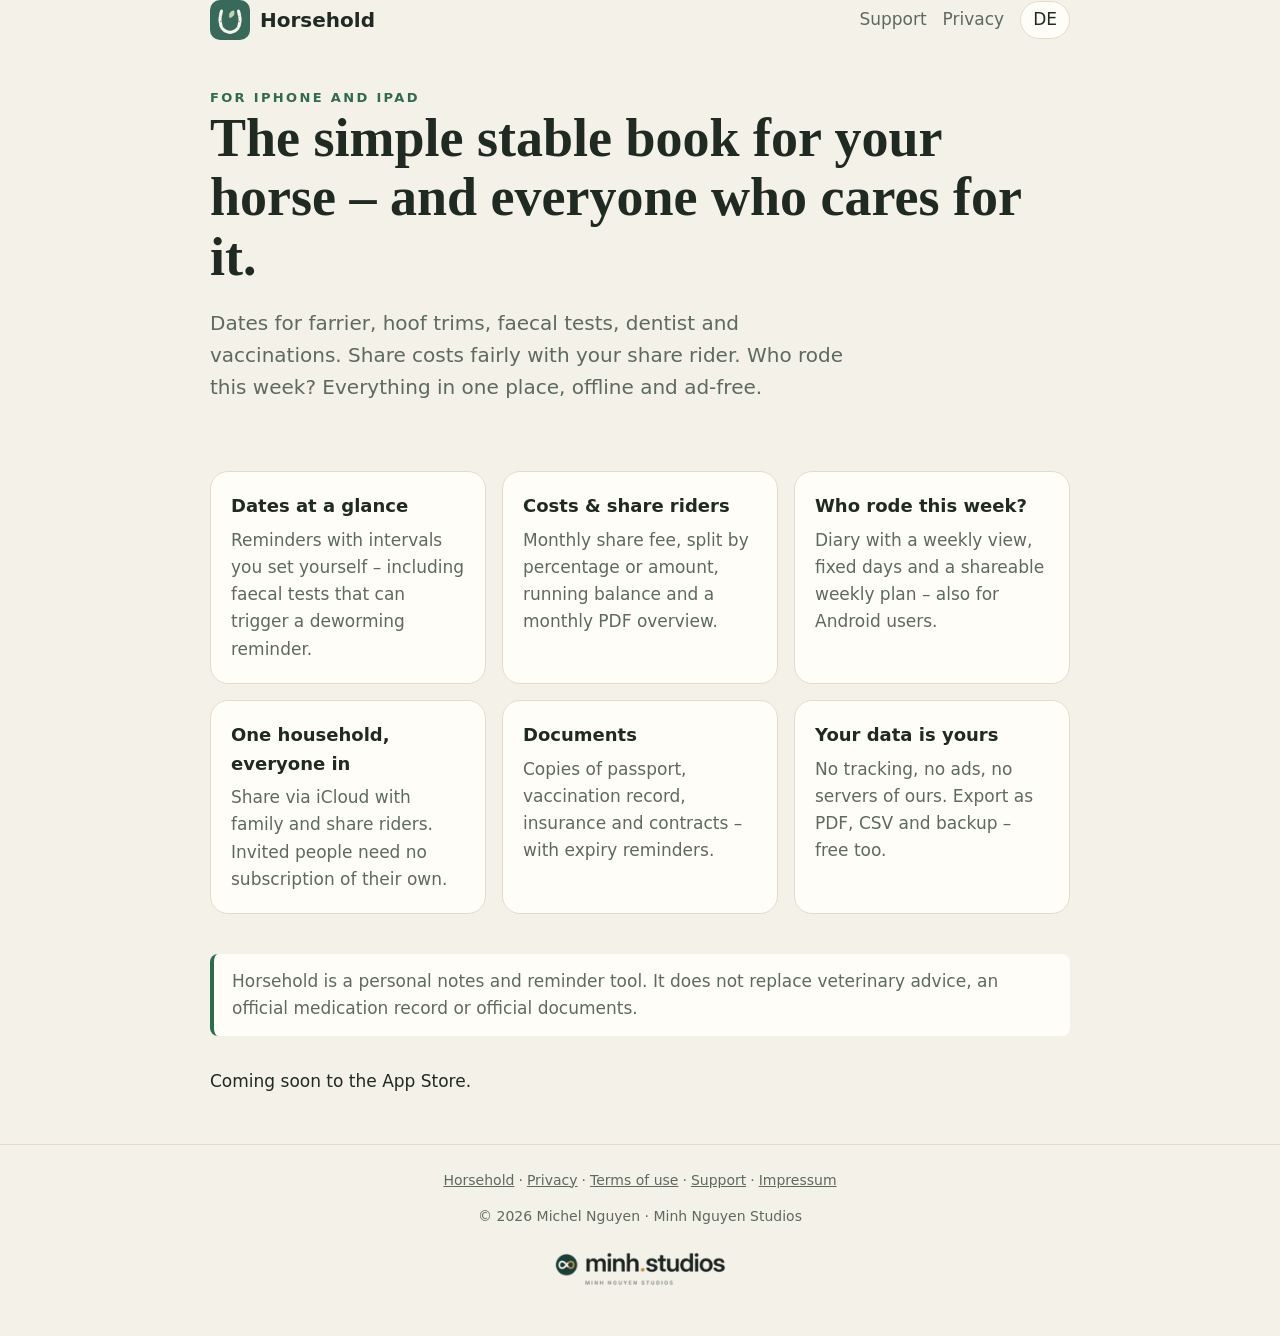
==== index.html @ 16065909 "Horsehold website: home, privacy, terms, support (DE/EN)" ====
<!doctype html>
<html lang="de"><head><meta charset="utf-8"><meta name="viewport" content="width=device-width,initial-scale=1">
<title>Horsehold – Stallbuch für dein Pferd und alle, die sich kümmern</title><meta name="description" content="Horsehold – Termine, Kosten und Reitbeteiligung für Pferdebesitzer. Offline, ohne Werbung.">
<link rel="icon" href="favicon.png"><link rel="apple-touch-icon" href="img/icon.png">
<link rel="stylesheet" href="style.css"><script src="lang.js"></script></head>
<body><nav class="wrap">
  <a class="brand" href="./"><img src="img/icon.png" alt="">Horsehold</a>
  <div class="links">
    <a href="support.html">Support</a>
    <a href="privacy.html"><span data-l="de">Datenschutz</span><span data-l="en">Privacy</span></a>
    <button class="lang" onclick="toggleLang()"><span data-l="de">EN</span><span data-l="en">DE</span></button>
  </div>
</nav>
<main class="wrap">

<section class="hero">
<div data-l="de"><div class="eyebrow">Für iPhone und iPad</div>
<h1>Das einfache Stallbuch für dein Pferd – und alle, die sich kümmern.</h1>
<p>Termine für Hufschmied, Hufpflege, Kotprobe, Zahn und Impfungen. Kosten fair mit der Reitbeteiligung teilen. Wer hat diese Woche bewegt? Alles an einem Ort, offline und ohne Werbung.</p></div>
<div data-l="en"><div class="eyebrow">For iPhone and iPad</div>
<h1>The simple stable book for your horse – and everyone who cares for it.</h1>
<p>Dates for farrier, hoof trims, faecal tests, dentist and vaccinations. Share costs fairly with your share rider. Who rode this week? Everything in one place, offline and ad-free.</p></div>
</section>
<div class="grid">
<div class="card"><div data-l="de"><h3>Termine im Blick</h3><p>Erinnerungen mit Intervallen, die du selbst festlegst – inklusive Kotprobe mit anschließender Wurmkur-Erinnerung.</p></div><div data-l="en"><h3>Dates at a glance</h3><p>Reminders with intervals you set yourself – including faecal tests that can trigger a deworming reminder.</p></div></div>
<div class="card"><div data-l="de"><h3>Kosten &amp; Reitbeteiligung</h3><p>RB-Beitrag pro Monat, Aufteilung nach Prozent oder Betrag, laufender Saldo und Monatsübersicht als PDF.</p></div><div data-l="en"><h3>Costs &amp; share riders</h3><p>Monthly share fee, split by percentage or amount, running balance and a monthly PDF overview.</p></div></div>
<div class="card"><div data-l="de"><h3>Wer hat bewegt?</h3><p>Tagebuch mit Wochenansicht, festen Tagen und Wochenplan zum Teilen – auch an Android-Nutzer.</p></div><div data-l="en"><h3>Who rode this week?</h3><p>Diary with a weekly view, fixed days and a shareable weekly plan – also for Android users.</p></div></div>
<div class="card"><div data-l="de"><h3>Ein Haushalt, alle dabei</h3><p>Über iCloud mit Familie und Reitbeteiligung teilen. Eingeladene brauchen kein eigenes Abo.</p></div><div data-l="en"><h3>One household, everyone in</h3><p>Share via iCloud with family and share riders. Invited people need no subscription of their own.</p></div></div>
<div class="card"><div data-l="de"><h3>Dokumente</h3><p>Kopien von Equidenpass, Impfnachweis, Versicherung und Verträgen – mit Ablauferinnerung.</p></div><div data-l="en"><h3>Documents</h3><p>Copies of passport, vaccination record, insurance and contracts – with expiry reminders.</p></div></div>
<div class="card"><div data-l="de"><h3>Deine Daten gehören dir</h3><p>Kein Tracking, keine Werbung, keine eigenen Server. Export als PDF, CSV und Backup – auch kostenlos.</p></div><div data-l="en"><h3>Your data is yours</h3><p>No tracking, no ads, no servers of ours. Export as PDF, CSV and backup – free too.</p></div></div>
</div>
<p class="note"><span data-l="de">Horsehold ist ein persönliches Notiz- und Erinnerungswerkzeug. Es ersetzt keine tierärztliche Beratung, kein offizielles Bestandsbuch und keine amtlichen Dokumente.</span><span data-l="en">Horsehold is a personal notes and reminder tool. It does not replace veterinary advice, an official medication record or official documents.</span></p>
<p style="margin:32px 0 48px"><span data-l="de">Bald im App Store.</span><span data-l="en">Coming soon to the App Store.</span></p>

</main>
<footer>
  <a href="./">Horsehold</a>·<a href="privacy.html"><span data-l="de">Datenschutz</span><span data-l="en">Privacy</span></a>·<a href="terms.html"><span data-l="de">Nutzungshinweise</span><span data-l="en">Terms of use</span></a>·<a href="support.html">Support</a>·<a href="https://minh.systems/impressum/">Impressum</a>
  <p>© 2026 Michel Nguyen · Minh Nguyen Studios</p>
  <a class="studio" href="https://minh.systems/"><img src="img/minh_studios.png" alt="Minh Nguyen Studios"></a>
</footer>
</body></html>
---- style.css ----
:root{--sand:#f4f1e8;--card:#fffdf7;--ink:#1f2a22;--muted:#5c6a5f;--fern:#2f6b4f;--forest:#1e4a36;--line:#e3dccb}
@media (prefers-color-scheme:dark){:root{--sand:#141a16;--card:#1c241f;--ink:#eef2ec;--muted:#a9b5ac;--fern:#7cc49d;--forest:#9fd9b8;--line:#2c3830}}
*{box-sizing:border-box}html[lang=de] [data-l=en],html[lang=en] [data-l=de]{display:none}
body{margin:0;background:var(--sand);color:var(--ink);font:17px/1.6 -apple-system,BlinkMacSystemFont,"Segoe UI",system-ui,sans-serif}
.wrap{max-width:900px;margin:0 auto;padding:0 20px}
nav{display:flex;justify-content:space-between;align-items:center;padding-top:20px;padding-bottom:20px;gap:12px;flex-wrap:wrap}
.brand{display:flex;align-items:center;gap:10px;font-weight:700;font-size:20px;color:var(--ink);text-decoration:none}
.brand img{width:40px;height:40px;border-radius:10px}
.links{display:flex;gap:16px;align-items:center;flex-wrap:wrap}.links a{color:var(--muted);text-decoration:none}
.lang{border:1px solid var(--line);background:var(--card);color:var(--ink);border-radius:999px;padding:4px 12px;cursor:pointer;font:inherit}
.hero{padding:48px 0 24px}.hero h1{font-family:Georgia,"Times New Roman",serif;font-size:clamp(34px,6vw,54px);line-height:1.1;margin:0 0 16px}
.hero p{font-size:20px;color:var(--muted);max-width:640px}
.eyebrow{letter-spacing:.18em;font-size:13px;font-weight:700;color:var(--fern);text-transform:uppercase}
.grid{display:grid;grid-template-columns:repeat(auto-fit,minmax(240px,1fr));gap:16px;margin:24px 0 40px}
.card{background:var(--card);border:1px solid var(--line);border-radius:18px;padding:20px}.card h3{margin:0 0 6px;font-size:18px}.card p{margin:0;color:var(--muted)}
.note{background:var(--card);border-left:4px solid var(--fern);padding:14px 18px;border-radius:8px;color:var(--muted)}
.doc h1{font-family:Georgia,serif}.doc h2{margin-top:32px;font-size:20px}.doc{padding-bottom:40px}
a{color:var(--fern)}
footer{border-top:1px solid var(--line);padding:24px 20px 40px;color:var(--muted);font-size:14px;text-align:center}
footer a{color:inherit;margin:0 4px}.studio img{height:40px;width:auto;margin-top:8px}
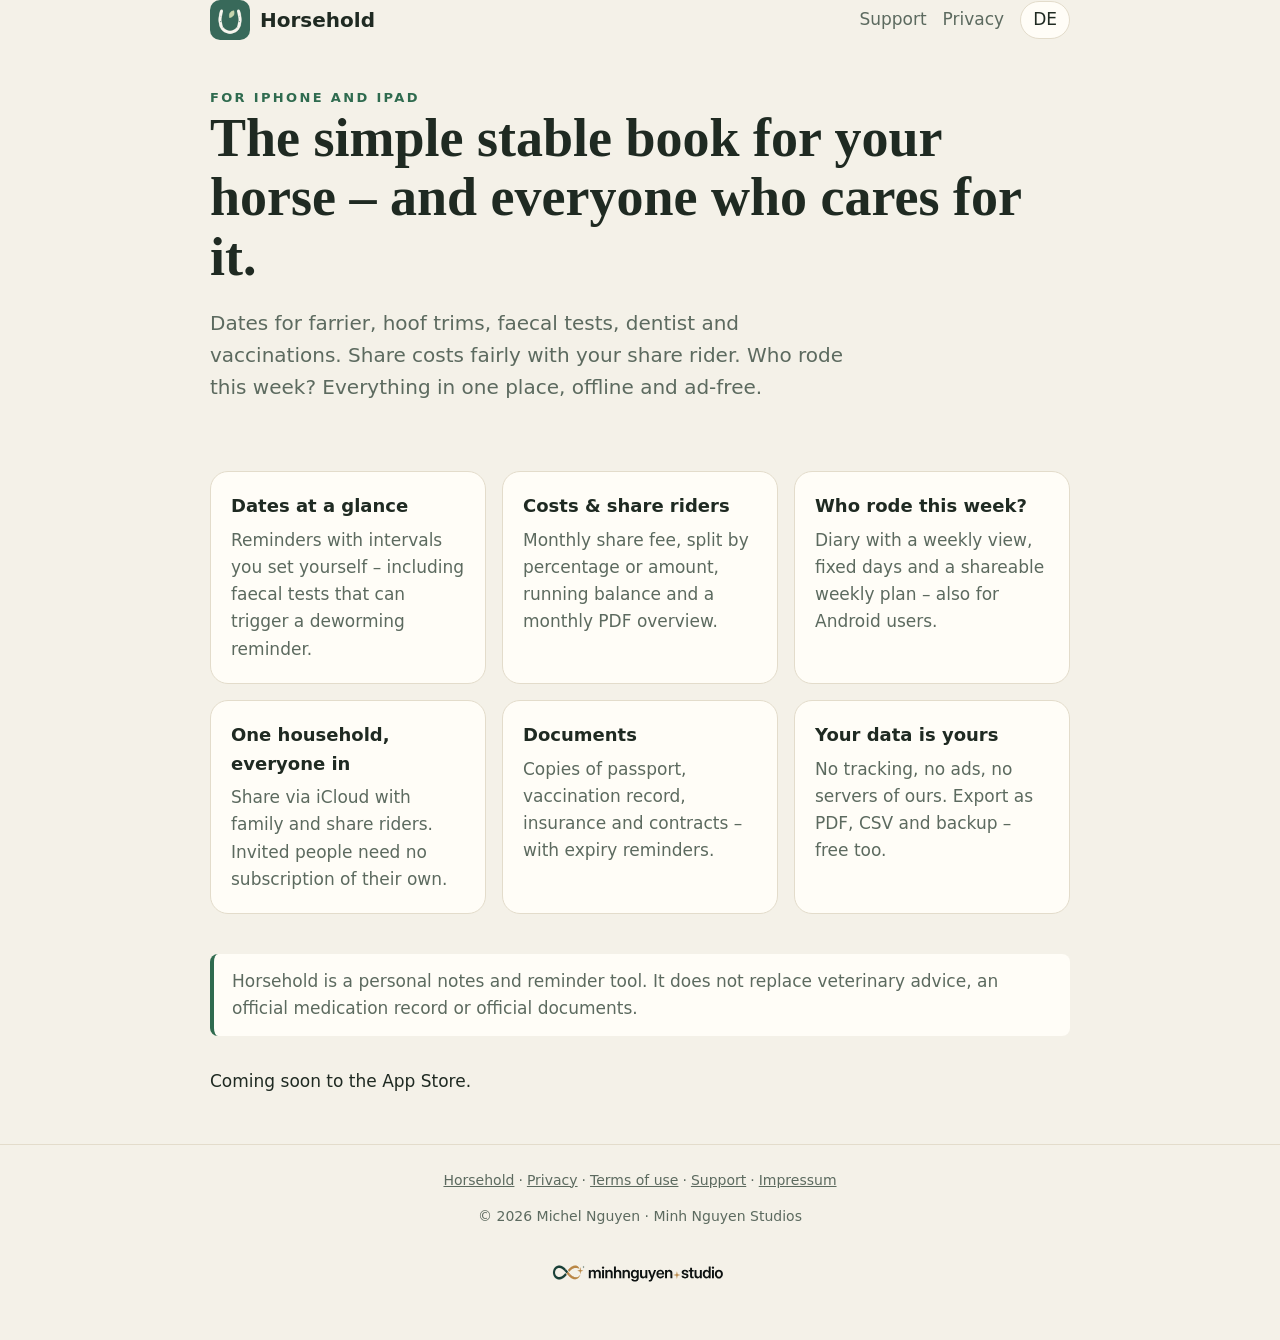
==== commit 8e3f4c94: "Use new Minh Nguyen Studios wordmark" ====
--- a/index.html
+++ b/index.html
@@ -36,6 +36,6 @@
 <footer>
   <a href="./">Horsehold</a>·<a href="privacy.html"><span data-l="de">Datenschutz</span><span data-l="en">Privacy</span></a>·<a href="terms.html"><span data-l="de">Nutzungshinweise</span><span data-l="en">Terms of use</span></a>·<a href="support.html">Support</a>·<a href="https://minh.systems/impressum/">Impressum</a>
   <p>© 2026 Michel Nguyen · Minh Nguyen Studios</p>
-  <a class="studio" href="https://minh.systems/"><img src="img/minh_studios.png" alt="Minh Nguyen Studios"></a>
+  <a class="studio" href="https://minh.systems/" aria-label="Minh Nguyen Studios"><picture><source srcset="img/wortmarke_auf-dunkel.svg" media="(prefers-color-scheme: dark)"><img src="img/wortmarke_auf-hell.svg" alt="Minh Nguyen Studios" width="180"></picture></a>
 </footer>
 </body></html>
--- a/style.css
+++ b/style.css
@@ -17,4 +17,4 @@
 .doc h1{font-family:Georgia,serif}.doc h2{margin-top:32px;font-size:20px}.doc{padding-bottom:40px}
 a{color:var(--fern)}
 footer{border-top:1px solid var(--line);padding:24px 20px 40px;color:var(--muted);font-size:14px;text-align:center}
-footer a{color:inherit;margin:0 4px}.studio img{height:40px;width:auto;margin-top:8px}
+footer a{color:inherit;margin:0 4px}.studio img{width:180px;height:auto;margin-top:10px}
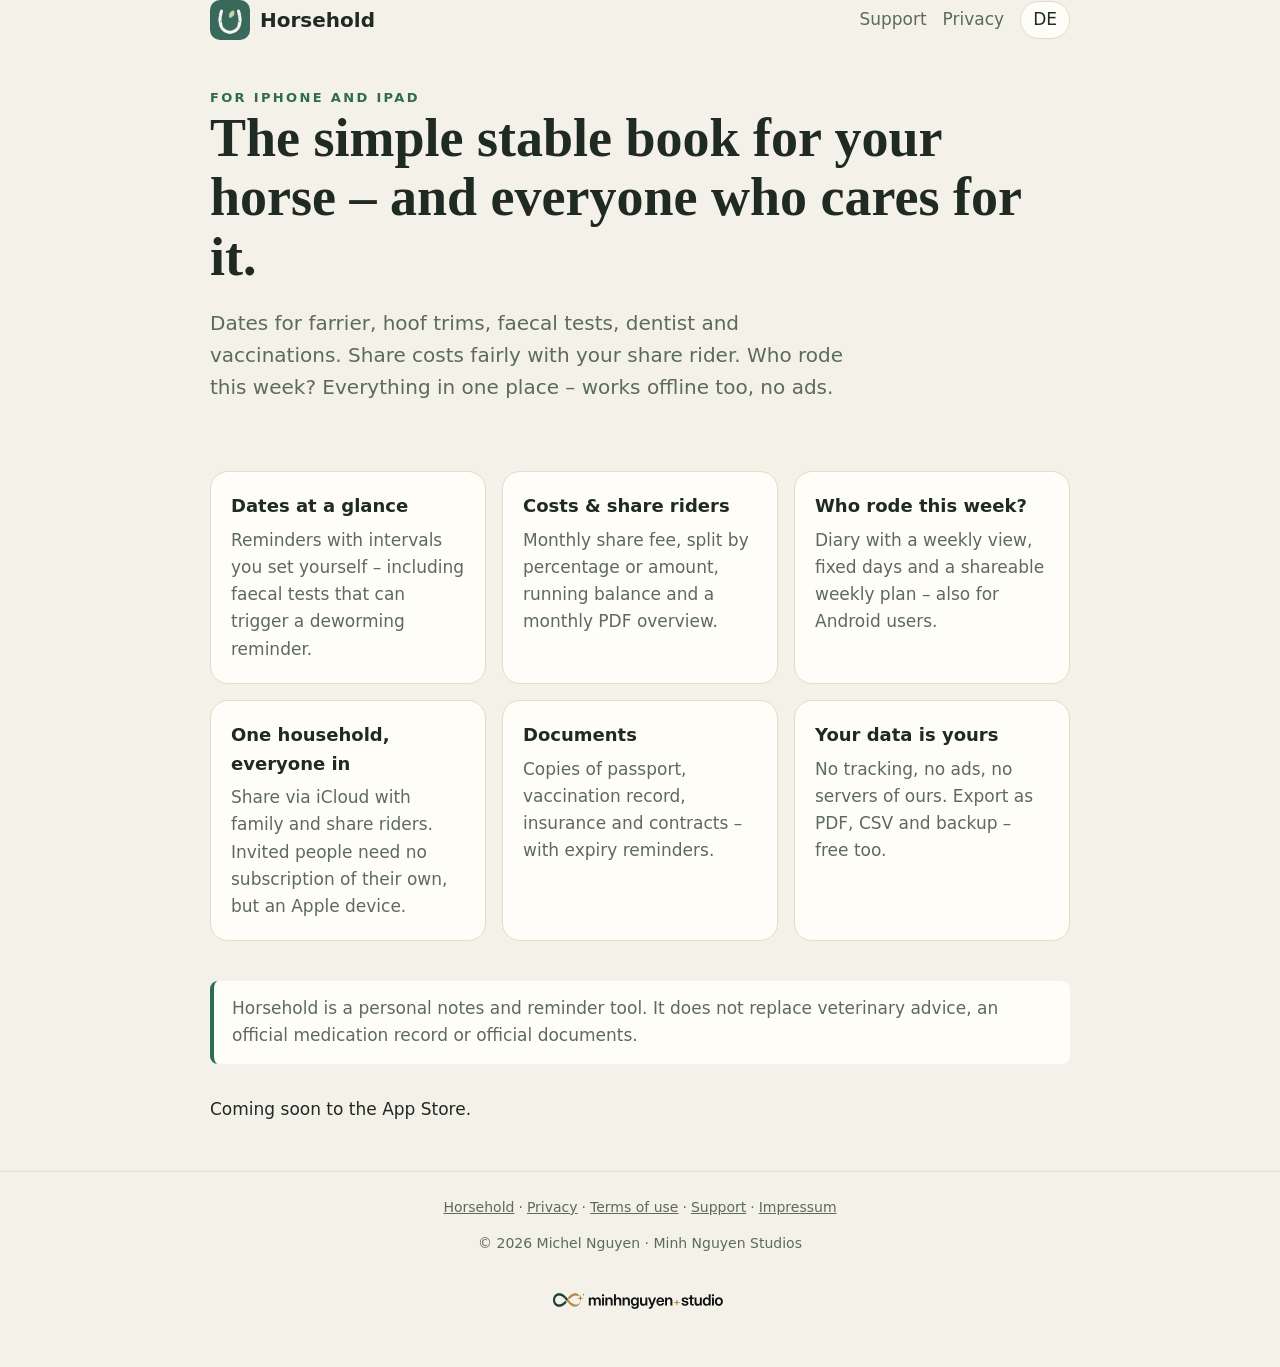
==== commit a31fe747: "Website: wording, EU transfers, retention, supervisory authority" ====
--- a/index.html
+++ b/index.html
@@ -16,16 +16,16 @@
 <section class="hero">
 <div data-l="de"><div class="eyebrow">Für iPhone und iPad</div>
 <h1>Das einfache Stallbuch für dein Pferd – und alle, die sich kümmern.</h1>
-<p>Termine für Hufschmied, Hufpflege, Kotprobe, Zahn und Impfungen. Kosten fair mit der Reitbeteiligung teilen. Wer hat diese Woche bewegt? Alles an einem Ort, offline und ohne Werbung.</p></div>
+<p>Termine für Hufschmied, Hufpflege, Kotprobe, Zahn und Impfungen. Kosten fair mit der Reitbeteiligung teilen. Wer hat diese Woche bewegt? Alles an einem Ort – funktioniert auch offline und ohne Werbung.</p></div>
 <div data-l="en"><div class="eyebrow">For iPhone and iPad</div>
 <h1>The simple stable book for your horse – and everyone who cares for it.</h1>
-<p>Dates for farrier, hoof trims, faecal tests, dentist and vaccinations. Share costs fairly with your share rider. Who rode this week? Everything in one place, offline and ad-free.</p></div>
+<p>Dates for farrier, hoof trims, faecal tests, dentist and vaccinations. Share costs fairly with your share rider. Who rode this week? Everything in one place – works offline too, no ads.</p></div>
 </section>
 <div class="grid">
 <div class="card"><div data-l="de"><h3>Termine im Blick</h3><p>Erinnerungen mit Intervallen, die du selbst festlegst – inklusive Kotprobe mit anschließender Wurmkur-Erinnerung.</p></div><div data-l="en"><h3>Dates at a glance</h3><p>Reminders with intervals you set yourself – including faecal tests that can trigger a deworming reminder.</p></div></div>
 <div class="card"><div data-l="de"><h3>Kosten &amp; Reitbeteiligung</h3><p>RB-Beitrag pro Monat, Aufteilung nach Prozent oder Betrag, laufender Saldo und Monatsübersicht als PDF.</p></div><div data-l="en"><h3>Costs &amp; share riders</h3><p>Monthly share fee, split by percentage or amount, running balance and a monthly PDF overview.</p></div></div>
-<div class="card"><div data-l="de"><h3>Wer hat bewegt?</h3><p>Tagebuch mit Wochenansicht, festen Tagen und Wochenplan zum Teilen – auch an Android-Nutzer.</p></div><div data-l="en"><h3>Who rode this week?</h3><p>Diary with a weekly view, fixed days and a shareable weekly plan – also for Android users.</p></div></div>
-<div class="card"><div data-l="de"><h3>Ein Haushalt, alle dabei</h3><p>Über iCloud mit Familie und Reitbeteiligung teilen. Eingeladene brauchen kein eigenes Abo.</p></div><div data-l="en"><h3>One household, everyone in</h3><p>Share via iCloud with family and share riders. Invited people need no subscription of their own.</p></div></div>
+<div class="card"><div data-l="de"><h3>Wer hat bewegt?</h3><p>Tagebuch mit Wochenansicht, festen Tagen und Wochenplan zum Teilen – auch für Android-Nutzer:innen.</p></div><div data-l="en"><h3>Who rode this week?</h3><p>Diary with a weekly view, fixed days and a shareable weekly plan – also for Android users.</p></div></div>
+<div class="card"><div data-l="de"><h3>Ein Haushalt, alle dabei</h3><p>Über iCloud mit Familie und Reitbeteiligung teilen. Eingeladene brauchen kein eigenes Abo, aber ein Apple-Gerät.</p></div><div data-l="en"><h3>One household, everyone in</h3><p>Share via iCloud with family and share riders. Invited people need no subscription of their own, but an Apple device.</p></div></div>
 <div class="card"><div data-l="de"><h3>Dokumente</h3><p>Kopien von Equidenpass, Impfnachweis, Versicherung und Verträgen – mit Ablauferinnerung.</p></div><div data-l="en"><h3>Documents</h3><p>Copies of passport, vaccination record, insurance and contracts – with expiry reminders.</p></div></div>
 <div class="card"><div data-l="de"><h3>Deine Daten gehören dir</h3><p>Kein Tracking, keine Werbung, keine eigenen Server. Export als PDF, CSV und Backup – auch kostenlos.</p></div><div data-l="en"><h3>Your data is yours</h3><p>No tracking, no ads, no servers of ours. Export as PDF, CSV and backup – free too.</p></div></div>
 </div>
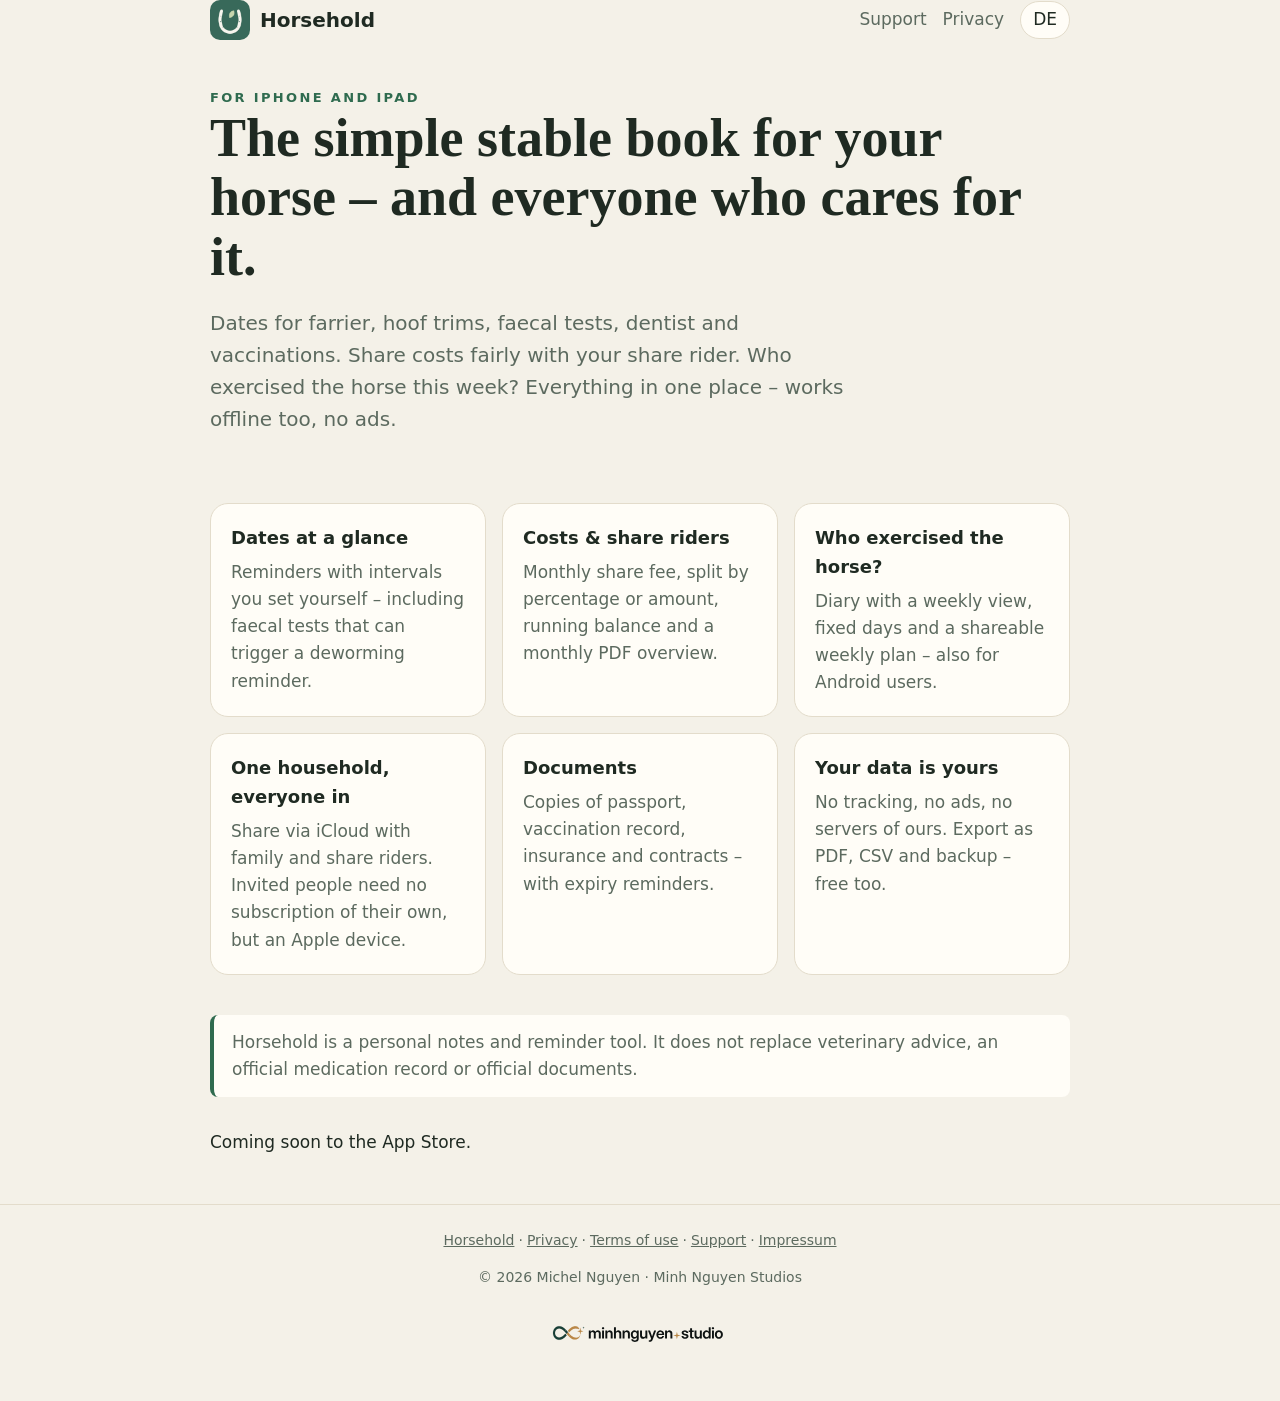
==== commit c3e38a22: "Website: wording, retention, Art. 9 note, separate household tip" ====
--- a/index.html
+++ b/index.html
@@ -19,12 +19,12 @@
 <p>Termine für Hufschmied, Hufpflege, Kotprobe, Zahn und Impfungen. Kosten fair mit der Reitbeteiligung teilen. Wer hat diese Woche bewegt? Alles an einem Ort – funktioniert auch offline und ohne Werbung.</p></div>
 <div data-l="en"><div class="eyebrow">For iPhone and iPad</div>
 <h1>The simple stable book for your horse – and everyone who cares for it.</h1>
-<p>Dates for farrier, hoof trims, faecal tests, dentist and vaccinations. Share costs fairly with your share rider. Who rode this week? Everything in one place – works offline too, no ads.</p></div>
+<p>Dates for farrier, hoof trims, faecal tests, dentist and vaccinations. Share costs fairly with your share rider. Who exercised the horse this week? Everything in one place – works offline too, no ads.</p></div>
 </section>
 <div class="grid">
-<div class="card"><div data-l="de"><h3>Termine im Blick</h3><p>Erinnerungen mit Intervallen, die du selbst festlegst – inklusive Kotprobe mit anschließender Wurmkur-Erinnerung.</p></div><div data-l="en"><h3>Dates at a glance</h3><p>Reminders with intervals you set yourself – including faecal tests that can trigger a deworming reminder.</p></div></div>
+<div class="card"><div data-l="de"><h3>Termine im Blick</h3><p>Erinnerungen mit Intervallen, die du selbst festlegst – inklusive Kotprobe mit optionaler Wurmkur-Erinnerung laut Befund.</p></div><div data-l="en"><h3>Dates at a glance</h3><p>Reminders with intervals you set yourself – including faecal tests that can trigger a deworming reminder.</p></div></div>
 <div class="card"><div data-l="de"><h3>Kosten &amp; Reitbeteiligung</h3><p>RB-Beitrag pro Monat, Aufteilung nach Prozent oder Betrag, laufender Saldo und Monatsübersicht als PDF.</p></div><div data-l="en"><h3>Costs &amp; share riders</h3><p>Monthly share fee, split by percentage or amount, running balance and a monthly PDF overview.</p></div></div>
-<div class="card"><div data-l="de"><h3>Wer hat bewegt?</h3><p>Tagebuch mit Wochenansicht, festen Tagen und Wochenplan zum Teilen – auch für Android-Nutzer:innen.</p></div><div data-l="en"><h3>Who rode this week?</h3><p>Diary with a weekly view, fixed days and a shareable weekly plan – also for Android users.</p></div></div>
+<div class="card"><div data-l="de"><h3>Wer hat bewegt?</h3><p>Tagebuch mit Wochenansicht, festen Tagen und Wochenplan zum Teilen – auch für Android-Nutzer:innen.</p></div><div data-l="en"><h3>Who exercised the horse?</h3><p>Diary with a weekly view, fixed days and a shareable weekly plan – also for Android users.</p></div></div>
 <div class="card"><div data-l="de"><h3>Ein Haushalt, alle dabei</h3><p>Über iCloud mit Familie und Reitbeteiligung teilen. Eingeladene brauchen kein eigenes Abo, aber ein Apple-Gerät.</p></div><div data-l="en"><h3>One household, everyone in</h3><p>Share via iCloud with family and share riders. Invited people need no subscription of their own, but an Apple device.</p></div></div>
 <div class="card"><div data-l="de"><h3>Dokumente</h3><p>Kopien von Equidenpass, Impfnachweis, Versicherung und Verträgen – mit Ablauferinnerung.</p></div><div data-l="en"><h3>Documents</h3><p>Copies of passport, vaccination record, insurance and contracts – with expiry reminders.</p></div></div>
 <div class="card"><div data-l="de"><h3>Deine Daten gehören dir</h3><p>Kein Tracking, keine Werbung, keine eigenen Server. Export als PDF, CSV und Backup – auch kostenlos.</p></div><div data-l="en"><h3>Your data is yours</h3><p>No tracking, no ads, no servers of ours. Export as PDF, CSV and backup – free too.</p></div></div>
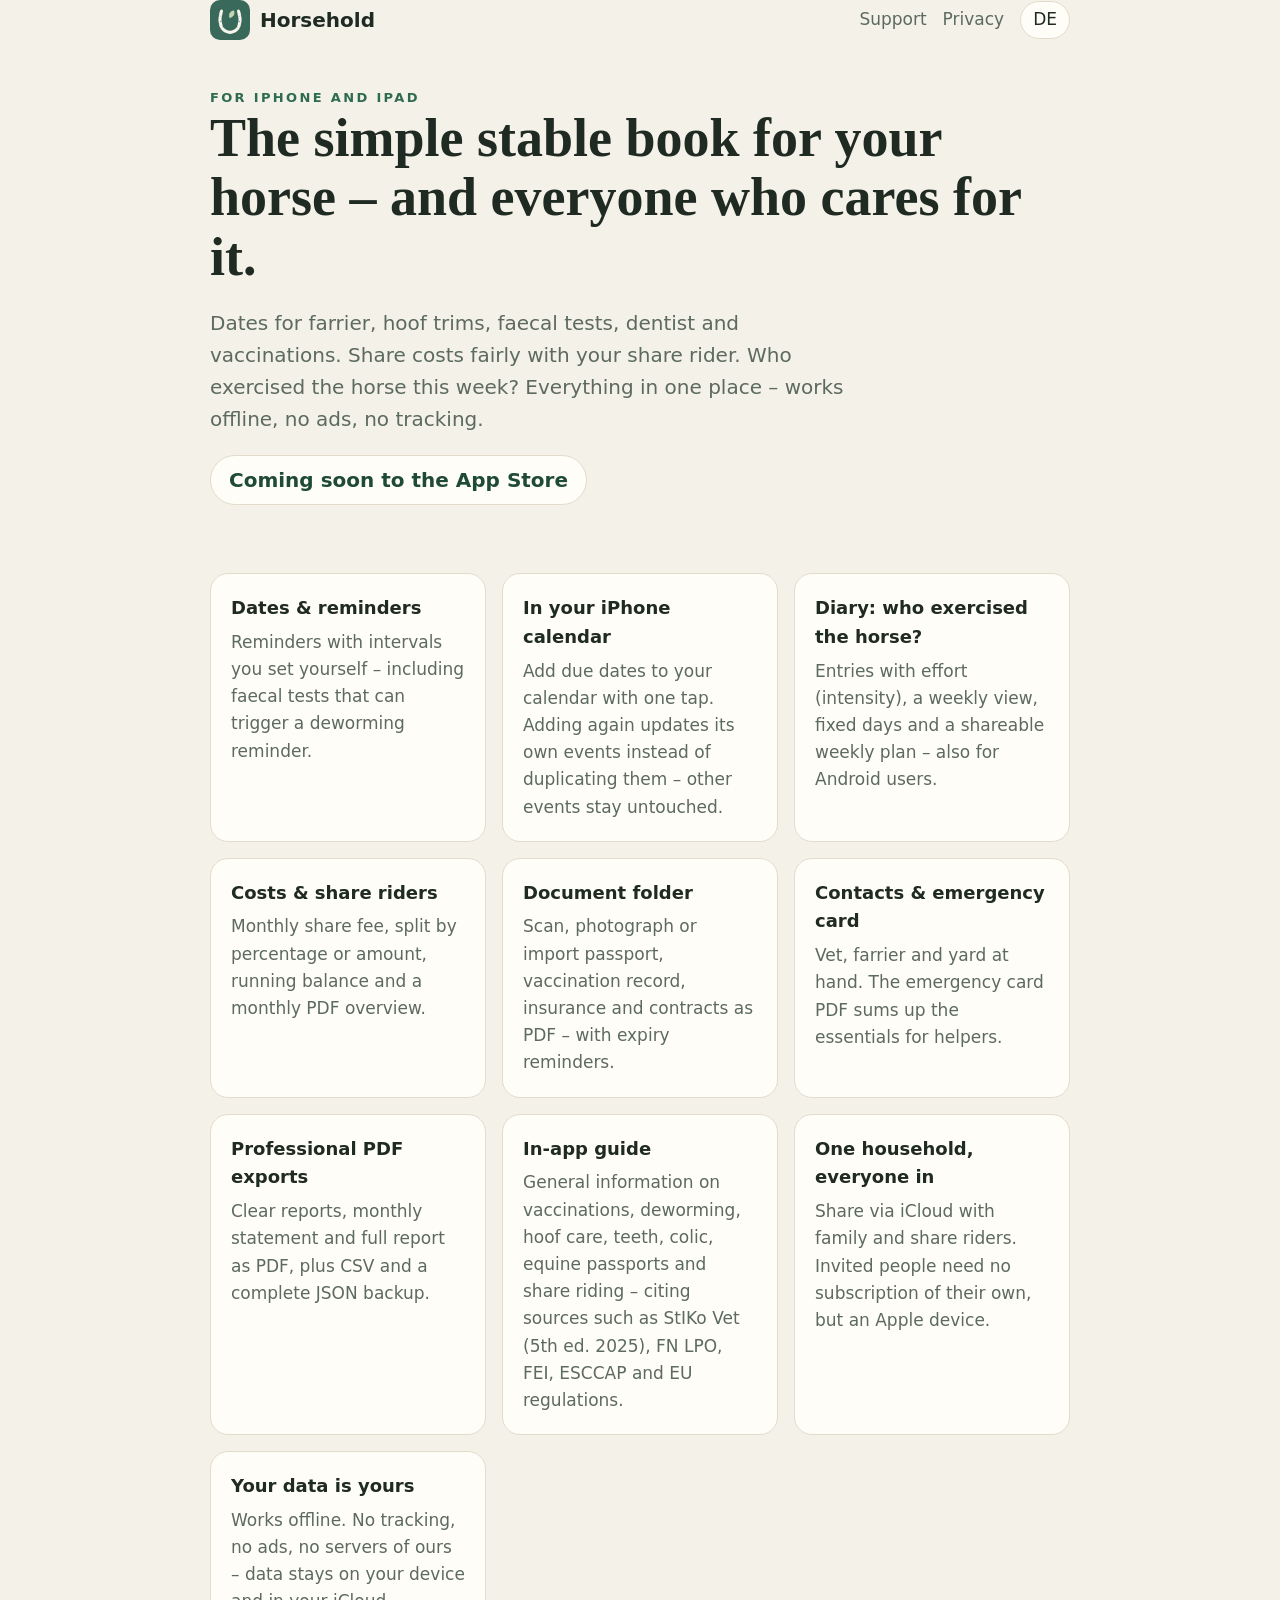
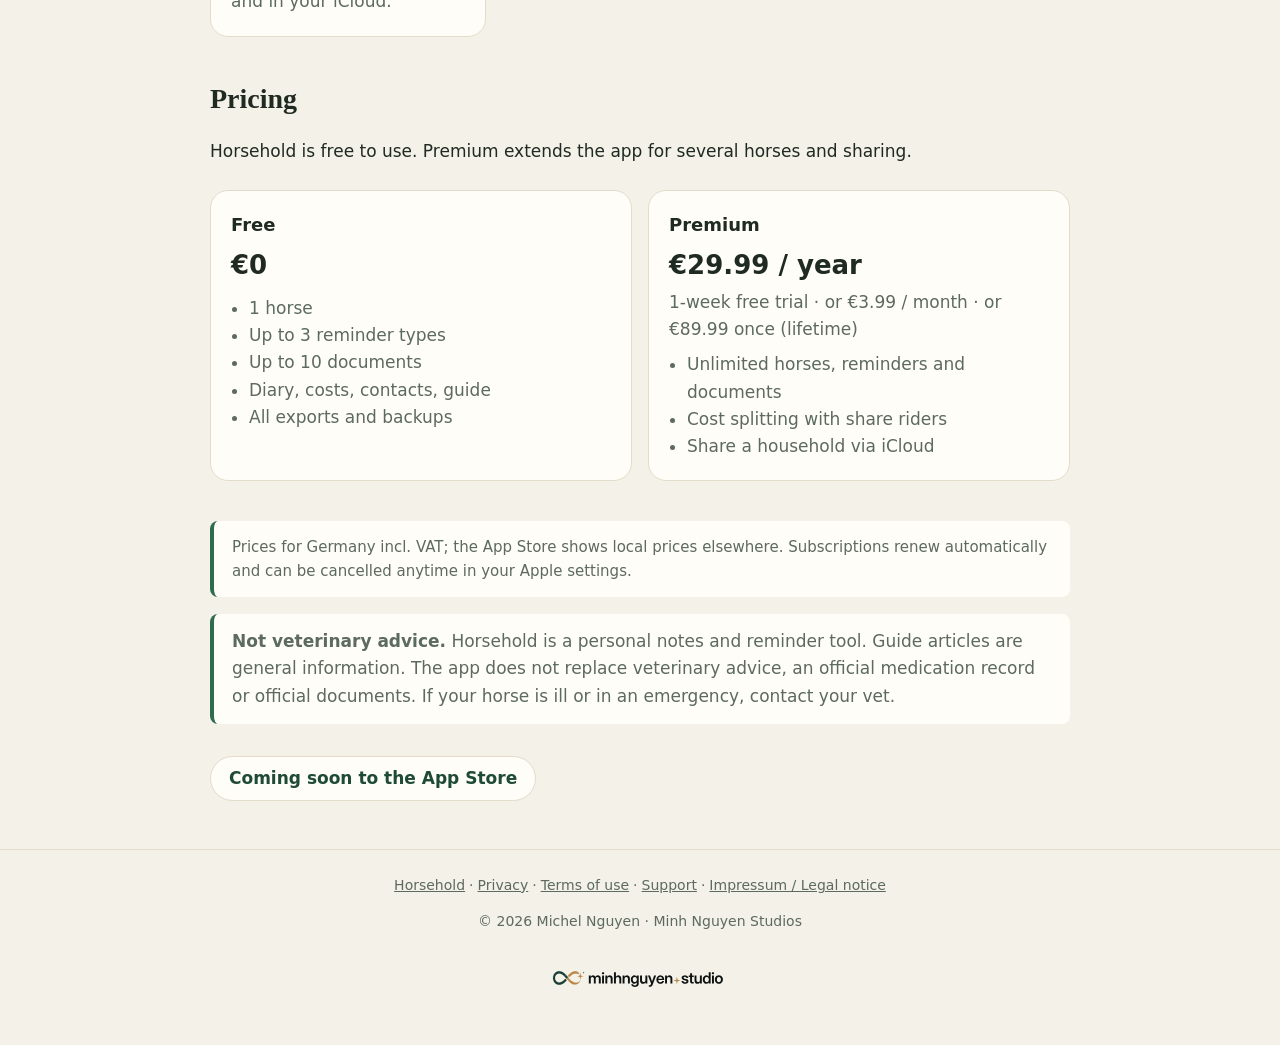
==== commit 95f49045: "Complete Horsehold site: current features, pricing, expanded support FAQ, calendar/camera/StoreKit p" ====
--- a/index.html
+++ b/index.html
@@ -1,6 +1,6 @@
 <!doctype html>
 <html lang="de"><head><meta charset="utf-8"><meta name="viewport" content="width=device-width,initial-scale=1">
-<title>Horsehold – Stallbuch für dein Pferd und alle, die sich kümmern</title><meta name="description" content="Horsehold – Termine, Kosten und Reitbeteiligung für Pferdebesitzer. Offline, ohne Werbung.">
+<title>Horsehold – Stallbuch für dein Pferd und alle, die sich kümmern</title><meta name="description" content="Horsehold – Termine, Kosten und Reitbeteiligung für Pferdebesitzer. Offline, ohne Werbung, ohne Tracking.">
 <link rel="icon" href="favicon.png"><link rel="apple-touch-icon" href="img/icon.png">
 <link rel="stylesheet" href="style.css"><script src="lang.js"></script></head>
 <body><nav class="wrap">
@@ -16,25 +16,42 @@
 <section class="hero">
 <div data-l="de"><div class="eyebrow">Für iPhone und iPad</div>
 <h1>Das einfache Stallbuch für dein Pferd – und alle, die sich kümmern.</h1>
-<p>Termine für Hufschmied, Hufpflege, Kotprobe, Zahn und Impfungen. Kosten fair mit der Reitbeteiligung teilen. Wer hat diese Woche bewegt? Alles an einem Ort – funktioniert auch offline und ohne Werbung.</p></div>
+<p>Termine für Hufschmied, Hufpflege, Kotprobe, Zahn und Impfungen. Kosten fair mit der Reitbeteiligung teilen. Wer hat diese Woche bewegt? Alles an einem Ort – funktioniert offline, ohne Werbung und ohne Tracking.</p></div>
 <div data-l="en"><div class="eyebrow">For iPhone and iPad</div>
 <h1>The simple stable book for your horse – and everyone who cares for it.</h1>
-<p>Dates for farrier, hoof trims, faecal tests, dentist and vaccinations. Share costs fairly with your share rider. Who exercised the horse this week? Everything in one place – works offline too, no ads.</p></div>
+<p>Dates for farrier, hoof trims, faecal tests, dentist and vaccinations. Share costs fairly with your share rider. Who exercised the horse this week? Everything in one place – works offline, no ads, no tracking.</p></div>
+<p><span class="badge"><span data-l="de">Bald im App Store</span><span data-l="en">Coming soon to the App Store</span></span></p>
 </section>
+
 <div class="grid">
-<div class="card"><div data-l="de"><h3>Termine im Blick</h3><p>Erinnerungen mit Intervallen, die du selbst festlegst – inklusive Kotprobe mit optionaler Wurmkur-Erinnerung laut Befund.</p></div><div data-l="en"><h3>Dates at a glance</h3><p>Reminders with intervals you set yourself – including faecal tests that can trigger a deworming reminder.</p></div></div>
+<div class="card"><div data-l="de"><h3>Termine &amp; Erinnerungen</h3><p>Erinnerungen mit Intervallen, die du selbst festlegst – inklusive Kotprobe mit optionaler Wurmkur-Erinnerung laut Befund.</p></div><div data-l="en"><h3>Dates &amp; reminders</h3><p>Reminders with intervals you set yourself – including faecal tests that can trigger a deworming reminder.</p></div></div>
+<div class="card"><div data-l="de"><h3>Im iPhone-Kalender</h3><p>Fällige Termine mit einem Tipp in deinen Kalender eintragen. Erneutes Eintragen aktualisiert die eigenen Einträge statt sie zu verdoppeln – andere Termine bleiben unberührt.</p></div><div data-l="en"><h3>In your iPhone calendar</h3><p>Add due dates to your calendar with one tap. Adding again updates its own events instead of duplicating them – other events stay untouched.</p></div></div>
+<div class="card"><div data-l="de"><h3>Tagebuch: Wer hat bewegt?</h3><p>Einträge mit Belastung (Intensität), Wochenansicht, feste Tage und Wochenplan zum Teilen – auch für Android-Nutzer:innen.</p></div><div data-l="en"><h3>Diary: who exercised the horse?</h3><p>Entries with effort (intensity), a weekly view, fixed days and a shareable weekly plan – also for Android users.</p></div></div>
 <div class="card"><div data-l="de"><h3>Kosten &amp; Reitbeteiligung</h3><p>RB-Beitrag pro Monat, Aufteilung nach Prozent oder Betrag, laufender Saldo und Monatsübersicht als PDF.</p></div><div data-l="en"><h3>Costs &amp; share riders</h3><p>Monthly share fee, split by percentage or amount, running balance and a monthly PDF overview.</p></div></div>
-<div class="card"><div data-l="de"><h3>Wer hat bewegt?</h3><p>Tagebuch mit Wochenansicht, festen Tagen und Wochenplan zum Teilen – auch für Android-Nutzer:innen.</p></div><div data-l="en"><h3>Who exercised the horse?</h3><p>Diary with a weekly view, fixed days and a shareable weekly plan – also for Android users.</p></div></div>
+<div class="card"><div data-l="de"><h3>Dokumentenmappe</h3><p>Equidenpass, Impfnachweis, Versicherung und Verträge scannen, fotografieren oder als PDF importieren – mit Ablauferinnerung.</p></div><div data-l="en"><h3>Document folder</h3><p>Scan, photograph or import passport, vaccination record, insurance and contracts as PDF – with expiry reminders.</p></div></div>
+<div class="card"><div data-l="de"><h3>Kontakte &amp; Notfallkarte</h3><p>Tierarzt, Hufschmied und Stall griffbereit. Die Notfallkarte als PDF fasst das Wichtigste für Helfer zusammen.</p></div><div data-l="en"><h3>Contacts &amp; emergency card</h3><p>Vet, farrier and yard at hand. The emergency card PDF sums up the essentials for helpers.</p></div></div>
+<div class="card"><div data-l="de"><h3>Saubere PDF-Exporte</h3><p>Übersichtliche Berichte, Monatsabrechnung und Gesamtbericht als PDF, dazu CSV und ein vollständiges JSON-Backup.</p></div><div data-l="en"><h3>Professional PDF exports</h3><p>Clear reports, monthly statement and full report as PDF, plus CSV and a complete JSON backup.</p></div></div>
+<div class="card"><div data-l="de"><h3>Ratgeber in der App</h3><p>Allgemeine Informationen zu Impfungen, Entwurmung, Hufpflege, Zähnen, Kolik, Equidenpass und Reitbeteiligung – mit Quellen wie StIKo Vet (5. Aufl. 2025), FN-LPO, FEI, ESCCAP und EU-Verordnungen.</p></div><div data-l="en"><h3>In-app guide</h3><p>General information on vaccinations, deworming, hoof care, teeth, colic, equine passports and share riding – citing sources such as StIKo Vet (5th ed. 2025), FN LPO, FEI, ESCCAP and EU regulations.</p></div></div>
 <div class="card"><div data-l="de"><h3>Ein Haushalt, alle dabei</h3><p>Über iCloud mit Familie und Reitbeteiligung teilen. Eingeladene brauchen kein eigenes Abo, aber ein Apple-Gerät.</p></div><div data-l="en"><h3>One household, everyone in</h3><p>Share via iCloud with family and share riders. Invited people need no subscription of their own, but an Apple device.</p></div></div>
-<div class="card"><div data-l="de"><h3>Dokumente</h3><p>Kopien von Equidenpass, Impfnachweis, Versicherung und Verträgen – mit Ablauferinnerung.</p></div><div data-l="en"><h3>Documents</h3><p>Copies of passport, vaccination record, insurance and contracts – with expiry reminders.</p></div></div>
-<div class="card"><div data-l="de"><h3>Deine Daten gehören dir</h3><p>Kein Tracking, keine Werbung, keine eigenen Server. Export als PDF, CSV und Backup – auch kostenlos.</p></div><div data-l="en"><h3>Your data is yours</h3><p>No tracking, no ads, no servers of ours. Export as PDF, CSV and backup – free too.</p></div></div>
+<div class="card"><div data-l="de"><h3>Deine Daten gehören dir</h3><p>Offline nutzbar. Kein Tracking, keine Werbung, keine eigenen Server – Daten bleiben auf deinem Gerät und in deinem iCloud.</p></div><div data-l="en"><h3>Your data is yours</h3><p>Works offline. No tracking, no ads, no servers of ours – data stays on your device and in your iCloud.</p></div></div>
 </div>
-<p class="note"><span data-l="de">Horsehold ist ein persönliches Notiz- und Erinnerungswerkzeug. Es ersetzt keine tierärztliche Beratung, kein offizielles Bestandsbuch und keine amtlichen Dokumente.</span><span data-l="en">Horsehold is a personal notes and reminder tool. It does not replace veterinary advice, an official medication record or official documents.</span></p>
-<p style="margin:32px 0 48px"><span data-l="de">Bald im App Store.</span><span data-l="en">Coming soon to the App Store.</span></p>
+
+<section class="section">
+<div data-l="de"><h2>Preise</h2><p>Horsehold ist kostenlos nutzbar. Premium erweitert die App für mehrere Pferde und das Teilen.</p></div>
+<div data-l="en"><h2>Pricing</h2><p>Horsehold is free to use. Premium extends the app for several horses and sharing.</p></div>
+<div class="grid">
+<div class="card"><div data-l="de"><h3>Kostenlos</h3><div class="price">0 €</div><ul><li>1 Pferd</li><li>Bis zu 3 Erinnerungsarten</li><li>Bis zu 10 Dokumente</li><li>Tagebuch, Kosten, Kontakte, Ratgeber</li><li>Alle Exporte und Backups</li></ul></div><div data-l="en"><h3>Free</h3><div class="price">€0</div><ul><li>1 horse</li><li>Up to 3 reminder types</li><li>Up to 10 documents</li><li>Diary, costs, contacts, guide</li><li>All exports and backups</li></ul></div></div>
+<div class="card"><div data-l="de"><h3>Premium</h3><div class="price">29,99 € / Jahr</div><p>1 Woche kostenlos testen · oder 3,99 € / Monat · oder einmalig 89,99 €</p><ul><li>Unbegrenzt Pferde, Erinnerungen und Dokumente</li><li>Kostenaufteilung mit der Reitbeteiligung</li><li>Haushalt über iCloud teilen</li></ul></div><div data-l="en"><h3>Premium</h3><div class="price">€29.99 / year</div><p>1-week free trial · or €3.99 / month · or €89.99 once (lifetime)</p><ul><li>Unlimited horses, reminders and documents</li><li>Cost splitting with share riders</li><li>Share a household via iCloud</li></ul></div></div>
+</div>
+<p class="note" style="font-size:15px"><span data-l="de">Preise in Deutschland inkl. MwSt.; in anderen Ländern zeigt der App Store den lokalen Preis. Abos verlängern sich automatisch und sind jederzeit in den Apple-Einstellungen kündbar.</span><span data-l="en">Prices for Germany incl. VAT; the App Store shows local prices elsewhere. Subscriptions renew automatically and can be cancelled anytime in your Apple settings.</span></p>
+</section>
+
+<p class="note"><strong><span data-l="de">Keine tierärztliche Beratung.</span><span data-l="en">Not veterinary advice.</span></strong> <span data-l="de">Horsehold ist ein persönliches Notiz- und Erinnerungswerkzeug. Ratgeber-Texte sind allgemeine Informationen. Die App ersetzt keine tierärztliche Beratung, kein offizielles Bestandsbuch und keine amtlichen Dokumente. Bei Krankheit oder im Notfall wende dich an deinen Tierarzt.</span><span data-l="en">Horsehold is a personal notes and reminder tool. Guide articles are general information. The app does not replace veterinary advice, an official medication record or official documents. If your horse is ill or in an emergency, contact your vet.</span></p>
+<p style="margin:32px 0 48px"><span class="badge"><span data-l="de">Bald im App Store</span><span data-l="en">Coming soon to the App Store</span></span></p>
 
 </main>
 <footer>
-  <a href="./">Horsehold</a>·<a href="privacy.html"><span data-l="de">Datenschutz</span><span data-l="en">Privacy</span></a>·<a href="terms.html"><span data-l="de">Nutzungshinweise</span><span data-l="en">Terms of use</span></a>·<a href="support.html">Support</a>·<a href="https://minh.systems/impressum/">Impressum</a>
+  <a href="./">Horsehold</a>·<a href="privacy.html"><span data-l="de">Datenschutz</span><span data-l="en">Privacy</span></a>·<a href="terms.html"><span data-l="de">Nutzungsbedingungen</span><span data-l="en">Terms of use</span></a>·<a href="support.html">Support</a>·<a href="https://minh.systems/impressum/">Impressum / Legal notice</a>
   <p>© 2026 Michel Nguyen · Minh Nguyen Studios</p>
   <a class="studio" href="https://minh.systems/" aria-label="Minh Nguyen Studios"><picture><source srcset="img/wortmarke_auf-dunkel.svg" media="(prefers-color-scheme: dark)"><img src="img/wortmarke_auf-hell.svg" alt="Minh Nguyen Studios" width="180"></picture></a>
 </footer>
--- a/style.css
+++ b/style.css
@@ -18,3 +18,7 @@
 a{color:var(--fern)}
 footer{border-top:1px solid var(--line);padding:24px 20px 40px;color:var(--muted);font-size:14px;text-align:center}
 footer a{color:inherit;margin:0 4px}.studio img{width:180px;height:auto;margin-top:10px}
+.section h2{font-family:Georgia,serif;font-size:28px;margin:40px 0 8px}.section>p{color:var(--muted);margin:0 0 8px}
+.price{font-size:26px;font-weight:700;margin:4px 0 2px;color:var(--ink)}.card ul{margin:8px 0 0;padding-left:18px;color:var(--muted)}
+.badge{display:inline-block;border:1px solid var(--line);background:var(--card);border-radius:999px;padding:8px 18px;font-weight:600;color:var(--forest)}
+.doc h3{font-size:17px;margin:20px 0 4px}
